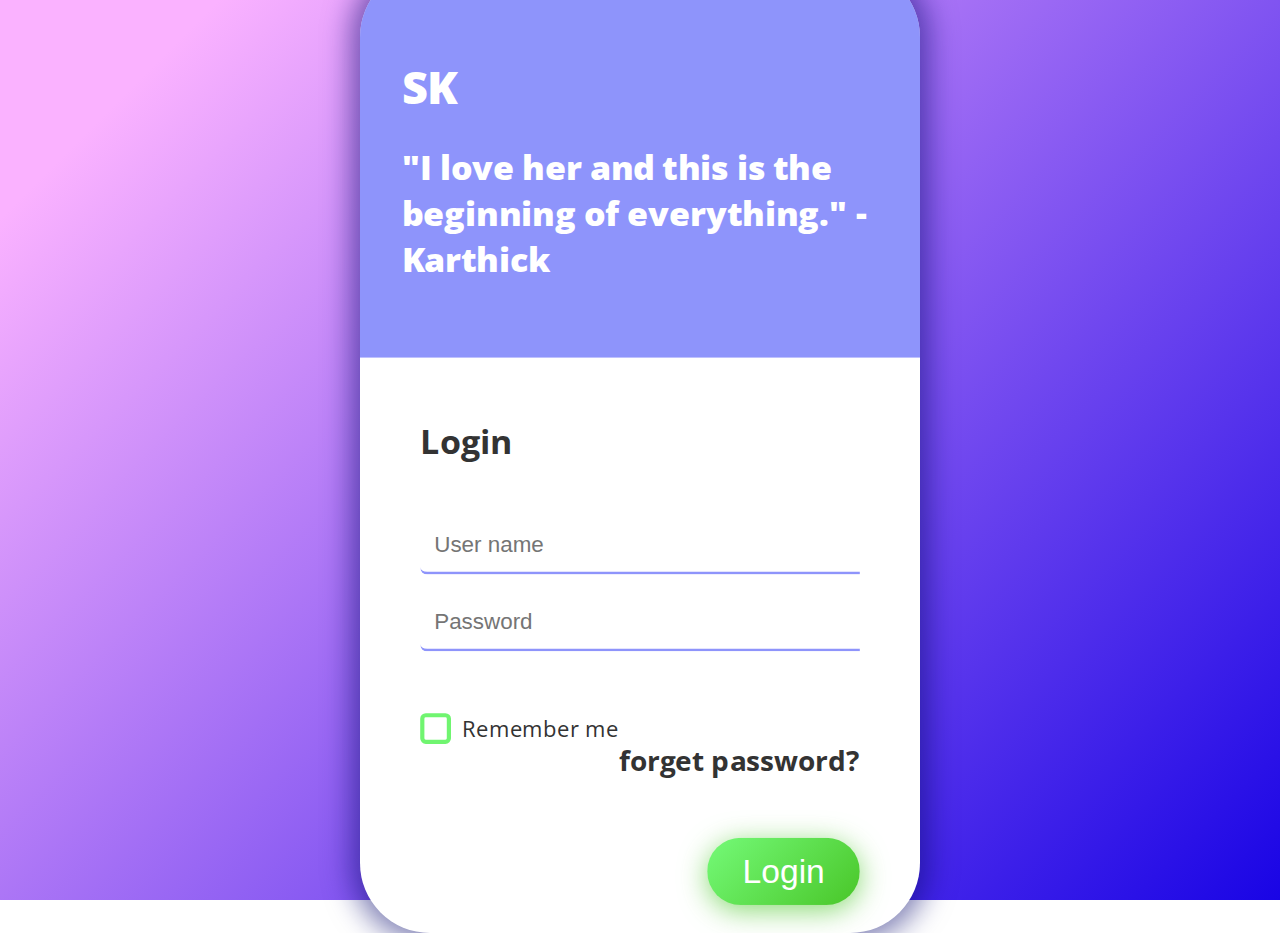
==== index.html @ e4ec7f45 "Updated font sizes" ====
<!DOCTYPE html>
<html lang="en">
<head>
    <meta charset="UTF-8">
    <title>SK - Login Page</title>
    <link href="https://fonts.googleapis.com/css?family=Open+Sans" rel="stylesheet">
    <link href="https://maxcdn.bootstrapcdn.com/font-awesome/4.7.0/css/font-awesome.min.css" rel="stylesheet" integrity="sha384-wvfXpqpZZVQGK6TAh5PVlGOfQNHSoD2xbE+QkPxCAFlNEevoEH3Sl0sibVcOQVnN" crossorigin="anonymous">
    <link rel="stylesheet" href="./style.css">
    <style>
        body {
            display: flex;
            align-items: center;
            justify-content: center;
            height: 100vh;
            margin: 0;
            padding: 0;
        }
    </style>
</head>
<body>
    <div class="box-form">
        <div class="left">
            <div class="overlay">
                <h1 style="font-size: 2rem;">SK</h1>
                <p style="font-size: 1.5rem;">"I love her and this is the beginning of everything." - Karthick</p>
                <span>
                    <!-- <p style="font-size: 1.25rem;">login with social media</p>
                    <a href="#"><i class="fa fa-facebook" aria-hidden="true"></i></a>
                    <a href="#"><i class="fa fa-twitter" aria-hidden="true"></i> Login with Twitter</a> -->
                </span>
            </div>
        </div>
        <div class="right">
            <h5 style="font-size: 1.5rem;">Login</h5>
            <!-- <p style="font-size: 1.5rem; font-weight: normal;">NOTE: <a href="#"></a> Only Invited people can login here</p> -->
            <div class="inputs">
                <input type="text" id="username" placeholder="User name">
                <br>
                <input type="password" id="password" placeholder="Password">
            </div>
            <br><br>
            <div class="remember-me--forget-password">
                <label>
                    <input type="checkbox" name="item" checked>
                    <span class="text-checkbox">Remember me</span>
                </label>
                <p style="font-size: 1.25rem;">forget password?</p>
            </div>
            <br>
            <button id="login-btn" style="font-size: 1.5rem;">Login</button>
            <p id="login-message" style="font-size: 1rem;"></p> <!-- Updated login message font size -->
        </div>
        <div id="loading" class="loading"></div>
        <script src="login.js"></script>
        <script>
            function login(event) {
              event.preventDefault(); // Prevent the default form submission behavior
              var username = document.querySelector("#username").value;
              var password = document.querySelector("#password").value;

              var expectedUsername = "Shahi";
              var expectedPassword = "papa";

              var loginMessage = document.querySelector("#login-message"); // Get the login message element

              if (username === expectedUsername && password === expectedPassword) {
                loginMessage.textContent = "!!!! Karthick & Shahina Welcomes You !!!!";
                loginMessage.style.color = "green";
                setTimeout(function() {
                  window.location.href = "indexx.html"; // Delayed page redirection
                }, 5000); // 2000ms delay (2 seconds)
              } else {
                loginMessage.textContent = "Sorry !!! You are not allowed in our privacy";
                loginMessage.style.fontSize = "0.7rem";
                loginMessage.style.color = "red";
              }
            }

            document.querySelector("#login-btn").addEventListener("click", login);
        </script>
    </div>
</body>
</html>
---- style.css ----
/* Default styles for both desktop and mobile */
body {
  display: flex;
  align-items: center;
  justify-content: center;
  height: 100vh;
  margin: 0;
  padding: 0;
  background-image: linear-gradient(135deg, #FAB2FF 10%, #1904E5 100%);
  background-size: cover;
  background-repeat: no-repeat;
  background-attachment: fixed;
  font-family: "Open Sans", sans-serif;
  color: #333333;
}

.box-form {
  margin: 0 auto;
  width: 100%; /* or any desired value */
  max-width: 400px; /* Add this line to limit the maximum width on mobile devices */
  background: #FFFFFF;
  border-radius: 50px;
  overflow: hidden;
  display: flex;
  flex-direction: column; /* Update to column direction for mobile devices */
  align-items: center; /* Update to center alignment */
  box-shadow: 0 0 20px 6px #090b6f85;
  transform: scale(1.40); /* Apply slight zoom effect */
}

.box-form .left {
  color: #FFFFFF;
  background-size: cover;
  background-repeat: no-repeat;
  background-image: url("201791110-rabbit-couple-with-heart-shape-light-background-valentines-day-concept-generative-ai.webp");
  /* Remove the overflow property */
}

.box-form .left .overlay {
  padding: 30px;
  width: 100%;
  height: 100%;
  background: #5961f9ad;
  overflow: hidden;
  box-sizing: border-box;
}

.box-form .left .overlay h1 {
  font-size: 5vmax;
  line-height: 1;
  font-weight: 900;
  margin-top: 40px;
  margin-bottom: 20px;
}

.box-form .left .overlay p {
  font-size: 1.5rem;
  font-weight: 900;
  animation: quotesAnimation 3s ease-in-out infinite alternate;
}

@keyframes quotesAnimation {
  0% {
    opacity: 0;
    transform: translateY(-20px);
  }
  100% {
    opacity: 1;
    transform: translateY(0);
  }
}

.box-form .right {
  padding: 20px; /* Reduce the padding for mobile devices */
  /* Remove the overflow property */
}

.box-form .right h5 {
  font-size: 2rem;
  line-height: 0;
}

.box-form .right p {
  font-size: 1.25rem;
  font-weight: bold;
}

.box-form .right .inputs {
  overflow: hidden;
}

.box-form .right input {
  width: 100%;
  padding: 10px;
  margin-top: 15px; /* Reduce the margin for mobile devices */
  font-size: 16px;
  border: none;
  outline: none;
  border-bottom: 2px solid #5961f9ad;
  border-radius: 5px;
  transition: border-bottom 0.3s ease-in-out;
}

.box-form .right input:focus {
  border-bottom: 2px solid #3472F7;
  transform: translateX(5px);
  transition: transform 0.3s ease-in-out;
}

.box-form .right .remember-me--forget-password {
  display: flex;
  justify-content: space-between;
  align-items: flex-start;
}

.box-form .right .remember-me--forget-password input {
  margin: 0;
  margin-right: 7px;
  width: min-content;
}

.box-form .right button {
  float: right;
  color: #fff;
  font-size: 14px; /* Reduce the font size for mobile devices */
  padding: 10px 25px; /* Reduce the padding for mobile devices */
  border-radius: 50px;
  display: inline-block;
  border: 0;
  outline: 0;
  box-shadow: 0px 4px 20px 0px #49c628a6;
  background-image: linear-gradient(135deg, #70F570 10%, #49C628 100%);
}

label {
  display: block;
  position: relative;
  margin-left: 30px;
}

label::before {
  content: ' \f00c';
  position: absolute;
  font-family: FontAwesome;
  background: transparent;
  border: 3px solid #70F570;
  border-radius: 4px;
  color: transparent;
  left: -30px;
  transition: all 0.2s linear;
}

label:hover::before {
  font-family: FontAwesome;
  content: ' \f00c';
  color: #fff;
  cursor: pointer;
  background: #70F570;
}

label:hover::before .text-checkbox {
  background: #70F570;
}

label span.text-checkbox {
  display: inline-block;
  height: auto;
  position: relative;
  cursor: pointer;
  transition: all 0.2s linear;
}

label input[type="checkbox"] {
  display: none;
}

button:hover {
  transform: translateY(-3px);
  box-shadow: 0 1px 2px rgba(0, 0, 0, 0.2);
  transition: all 0.3s ease-in-out;
}

/* Mobile-specific styles */
@media (max-width: 980px) {
  body {
    /* Add your mobile-specific body styles here */
  }

  .box-form {
    /* Add your mobile-specific box-form styles here */
  }

  .box-form .left {
    /* Add your mobile-specific left styles here */
  }

  .box-form .right {
    /* Add your mobile-specific right styles here */
  }

  /* Add more styles for other elements as needed */
}
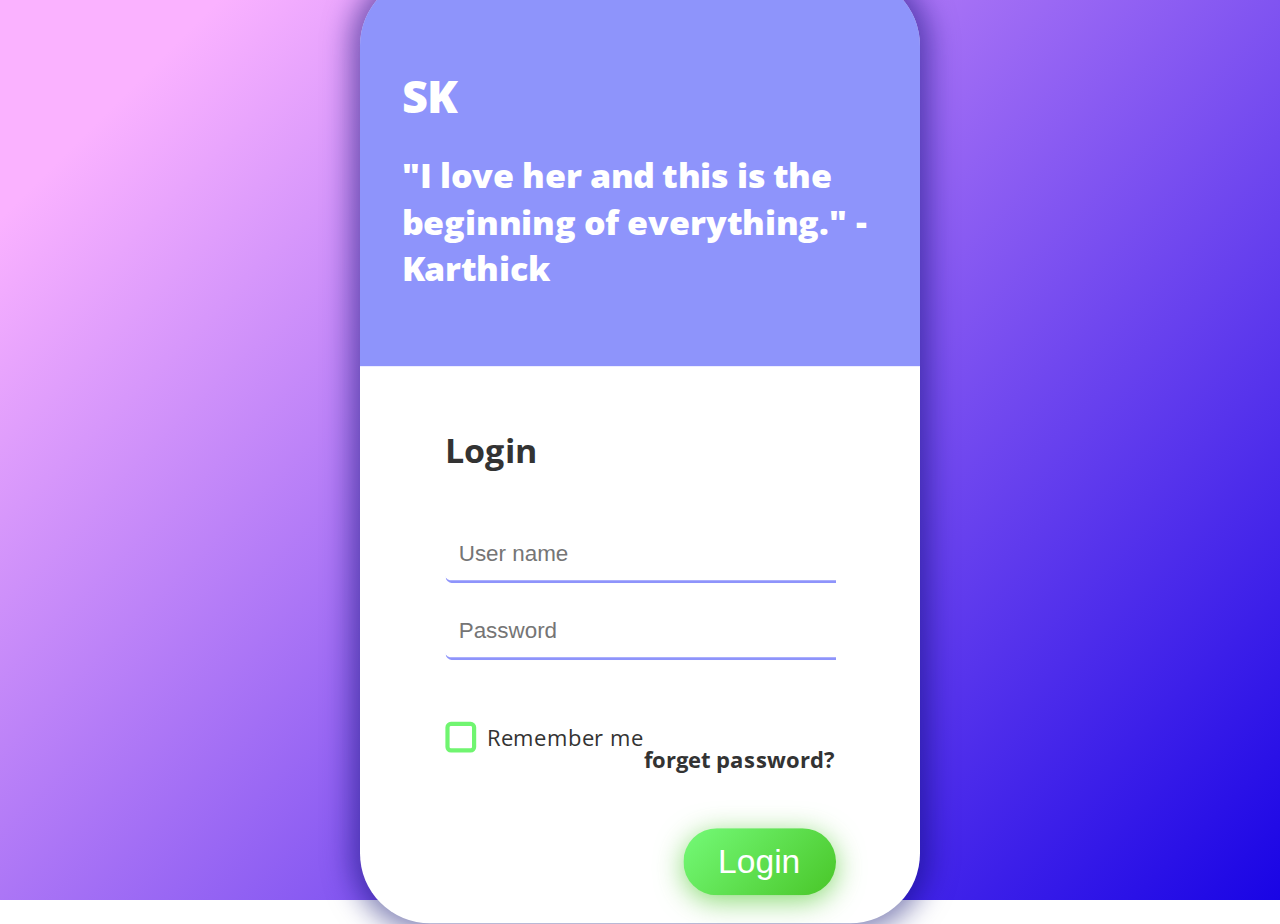
==== commit e2378b99: "reduced forget password font size" ====
--- a/index.html
+++ b/index.html
@@ -44,7 +44,7 @@
                     <input type="checkbox" name="item" checked>
                     <span class="text-checkbox">Remember me</span>
                 </label>
-                <p style="font-size: 1.25rem;">forget password?</p>
+                <p style="font-size: 1rem;">forget password?</p>
             </div>
             <br>
             <button id="login-btn" style="font-size: 1.5rem;">Login</button>
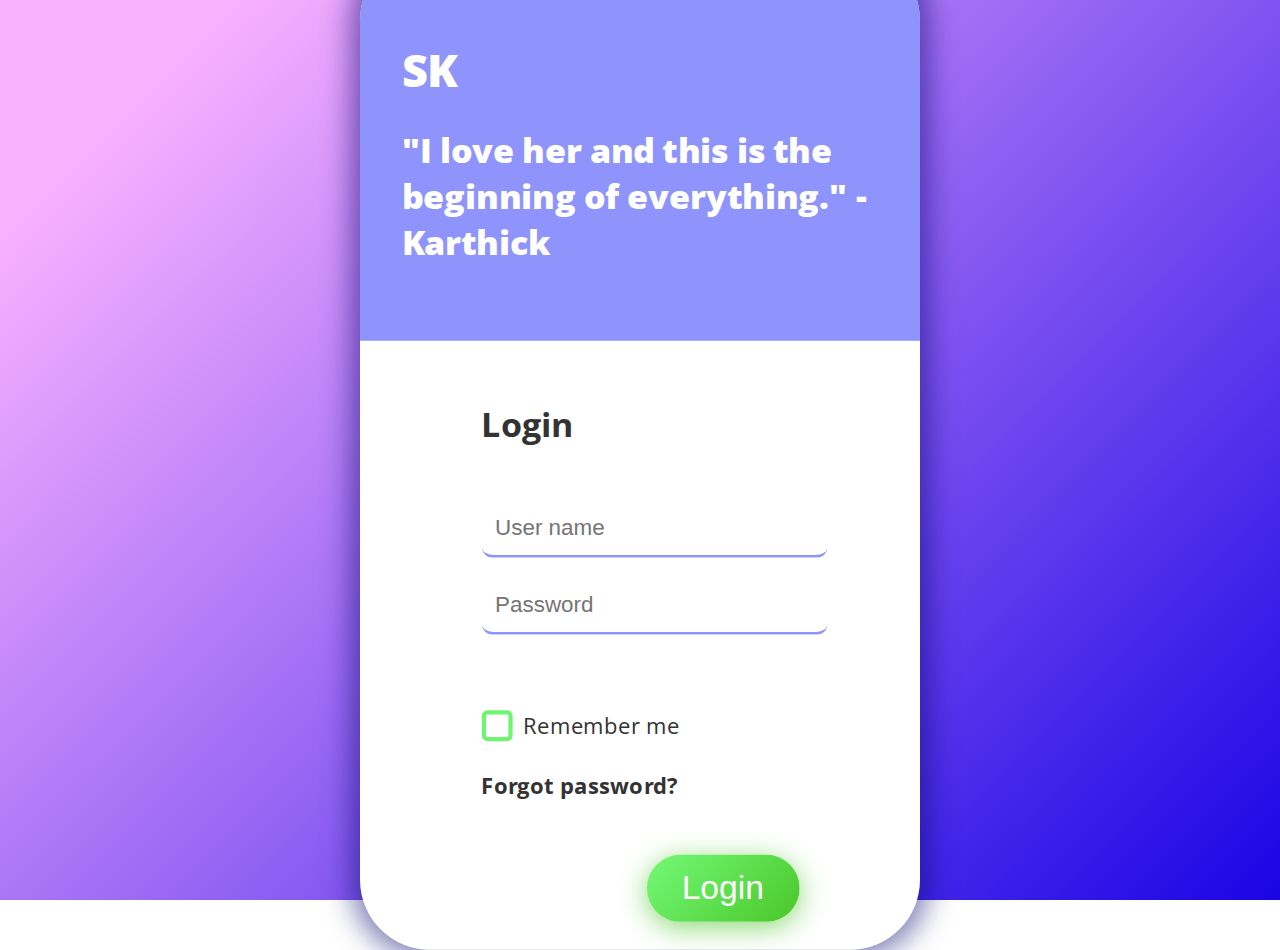
==== commit 5526a3a3: "added blur loading screen" ====
--- a/index.html
+++ b/index.html
@@ -1,83 +1,114 @@
 <!DOCTYPE html>
 <html lang="en">
+
 <head>
-    <meta charset="UTF-8">
-    <title>SK - Login Page</title>
-    <link href="https://fonts.googleapis.com/css?family=Open+Sans" rel="stylesheet">
-    <link href="https://maxcdn.bootstrapcdn.com/font-awesome/4.7.0/css/font-awesome.min.css" rel="stylesheet" integrity="sha384-wvfXpqpZZVQGK6TAh5PVlGOfQNHSoD2xbE+QkPxCAFlNEevoEH3Sl0sibVcOQVnN" crossorigin="anonymous">
-    <link rel="stylesheet" href="./style.css">
-    <style>
-        body {
-            display: flex;
-            align-items: center;
-            justify-content: center;
-            height: 100vh;
-            margin: 0;
-            padding: 0;
+  <meta charset="UTF-8">
+  <title>SK - Login Page</title>
+  <link href="https://fonts.googleapis.com/css?family=Open+Sans" rel="stylesheet">
+  <link href="https://maxcdn.bootstrapcdn.com/font-awesome/4.7.0/css/font-awesome.min.css" rel="stylesheet"
+    integrity="sha384-wvfXpqpZZVQGK6TAh5PVlGOfQNHSoD2xbE+QkPxCAFlNEevoEH3Sl0sibVcOQVnN" crossorigin="anonymous">
+  <link rel="stylesheet" href="./style.css">
+  <style>
+    body {
+      display: flex;
+      align-items: center;
+      justify-content: center;
+      height: 100vh;
+      margin: 0;
+      padding: 0;
+    }
+
+    /* Added styles for the blurred background */
+    .blurred-background {
+      position: fixed;
+      top: 0;
+      left: 0;
+      width: 100vw;
+      height: 100vh;
+      background-color: rgba(0, 0, 0, 0.5); /* Adjust the opacity as needed */
+      backdrop-filter: blur(5px); /* Adjust the blur amount as needed */
+      display: flex;
+      align-items: center;
+      justify-content: center;
+      z-index: 999;
+    }
+
+    .loading-gif {
+      width: 100px;
+      height: 100px;
+    }
+  </style>
+</head>
+
+<body>
+  <div class="box-form">
+    <div class="left">
+      <div class="overlay">
+        <h1 style="font-size: 2rem;">SK</h1>
+        <p style="font-size: 1.5rem;">"I love her and this is the beginning of everything." - Karthick</p>
+        <span>
+          <!-- <p style="font-size: 1.25rem;">login with social media</p>
+                <a href="#"><i class="fa fa-facebook" aria-hidden="true"></i></a>
+                <a href="#"><i class="fa fa-twitter" aria-hidden="true"></i> Login with Twitter</a> -->
+        </span>
+      </div>
+    </div>
+    <div class="right">
+      <h5 style="font-size: 1.5rem;">Login</h5>
+      <!-- <p style="font-size: 1.5rem; font-weight: normal;">NOTE: <a href="#"></a> Only Invited people can login here</p> -->
+      <div class="inputs">
+        <input type="text" id="username" placeholder="User name">
+        <br>
+        <input type="password" id="password" placeholder="Password">
+      </div>
+      <br><br>
+      <div class="remember-me--forget-password">
+        <label>
+          <input type="checkbox" name="item" checked>
+          <span class="text-checkbox">Remember me</span>
+        </label>
+        <p class="forget-password-text">Forgot password?</p>
+      </div>
+      <br>
+      <button id="login-btn" style="font-size: 1.5rem;">Login</button>
+      <p id="login-message" style="font-size: 1rem;"></p> <!-- Updated login message font size -->
+    </div>
+    <div id="loading" class="loading"></div>
+    <script src="login.js"></script>
+    <script>
+      function login(event) {
+        event.preventDefault(); // Prevent the default form submission behavior
+        var username = document.querySelector("#username").value;
+        var password = document.querySelector("#password").value;
+
+        var expectedUsername = "Shahi";
+        var expectedPassword = "papa";
+
+        var loginMessage = document.querySelector("#login-message"); // Get the login message element
+        var blurredBackground = document.createElement('div');
+        blurredBackground.classList.add('blurred-background');
+        var loadingGif = document.createElement('img');
+        loadingGif.src = "output-onlinegiftools.gif"; // Replace with the direct URL of the GIF
+        loadingGif.classList.add('loading-gif');
+        blurredBackground.appendChild(loadingGif);
+
+        if (username === expectedUsername && password === expectedPassword) {
+          loginMessage.textContent = "!!!! Karthick & Shahina Welcomes You !!!!";
+          loginMessage.style.color = "green";
+          setTimeout(function () {
+            window.location.href = "indexx.html"; // Delayed page redirection
+          }, 1000); // 2000ms delay (2 seconds)
+          document.body.appendChild(blurredBackground); // Add the blurred background with loading GIF
+        } else {
+          loginMessage.textContent = "Sorry !!! You are not allowed in our privacy";
+          loginMessage.style.fontSize = "0.7rem";
+          loginMessage.style.color = "red";
         }
-    </style>
-</head>
-<body>
-    <div class="box-form">
-        <div class="left">
-            <div class="overlay">
-                <h1 style="font-size: 2rem;">SK</h1>
-                <p style="font-size: 1.5rem;">"I love her and this is the beginning of everything." - Karthick</p>
-                <span>
-                    <!-- <p style="font-size: 1.25rem;">login with social media</p>
-                    <a href="#"><i class="fa fa-facebook" aria-hidden="true"></i></a>
-                    <a href="#"><i class="fa fa-twitter" aria-hidden="true"></i> Login with Twitter</a> -->
-                </span>
-            </div>
-        </div>
-        <div class="right">
-            <h5 style="font-size: 1.5rem;">Login</h5>
-            <!-- <p style="font-size: 1.5rem; font-weight: normal;">NOTE: <a href="#"></a> Only Invited people can login here</p> -->
-            <div class="inputs">
-                <input type="text" id="username" placeholder="User name">
-                <br>
-                <input type="password" id="password" placeholder="Password">
-            </div>
-            <br><br>
-            <div class="remember-me--forget-password">
-                <label>
-                    <input type="checkbox" name="item" checked>
-                    <span class="text-checkbox">Remember me</span>
-                </label>
-                <p style="font-size: 1rem;">forget password?</p>
-            </div>
-            <br>
-            <button id="login-btn" style="font-size: 1.5rem;">Login</button>
-            <p id="login-message" style="font-size: 1rem;"></p> <!-- Updated login message font size -->
-        </div>
-        <div id="loading" class="loading"></div>
-        <script src="login.js"></script>
-        <script>
-            function login(event) {
-              event.preventDefault(); // Prevent the default form submission behavior
-              var username = document.querySelector("#username").value;
-              var password = document.querySelector("#password").value;
+      }
 
-              var expectedUsername = "Shahi";
-              var expectedPassword = "papa";
+      document.querySelector("#login-btn").addEventListener("click", login);
+    </script>
+  </div>
+</body>
 
-              var loginMessage = document.querySelector("#login-message"); // Get the login message element
-
-              if (username === expectedUsername && password === expectedPassword) {
-                loginMessage.textContent = "!!!! Karthick & Shahina Welcomes You !!!!";
-                loginMessage.style.color = "green";
-                setTimeout(function() {
-                  window.location.href = "indexx.html"; // Delayed page redirection
-                }, 5000); // 2000ms delay (2 seconds)
-              } else {
-                loginMessage.textContent = "Sorry !!! You are not allowed in our privacy";
-                loginMessage.style.fontSize = "0.7rem";
-                loginMessage.style.color = "red";
-              }
-            }
-
-            document.querySelector("#login-btn").addEventListener("click", login);
-        </script>
-    </div>
-</body>
 </html>
--- a/style.css
+++ b/style.css
@@ -86,7 +86,7 @@
 }
 
 .box-form .right .inputs {
-  overflow: hidden;
+  overflow: visible
 }
 
 .box-form .right input {
@@ -97,7 +97,7 @@
   border: none;
   outline: none;
   border-bottom: 2px solid #5961f9ad;
-  border-radius: 5px;
+  border-radius: 8px;
   transition: border-bottom 0.3s ease-in-out;
 }
 
@@ -109,15 +109,20 @@
 
 .box-form .right .remember-me--forget-password {
   display: flex;
-  justify-content: space-between;
-  align-items: flex-start;
-}
-
-.box-form .right .remember-me--forget-password input {
-  margin: 0;
-  margin-right: 7px;
-  width: min-content;
-}
+  flex-direction: column; /* Update to vertical column layout */
+  align-items: flex-start; /* Align items to the start (left side) */
+  margin-top: 10px; /* Add margin to create space between Remember me and Forgot password */
+}
+
+.box-form .right .remember-me--forget-password label {
+  margin-bottom: 5px; /* Add margin at the bottom of the label */
+}
+
+.box-form .right .forget-password-text {
+  font-size: 1rem;
+  font-weight: bold;
+}
+
 
 .box-form .right button {
   float: right;
@@ -180,6 +185,7 @@
   transition: all 0.3s ease-in-out;
 }
 
+
 /* Mobile-specific styles */
 @media (max-width: 980px) {
   body {
